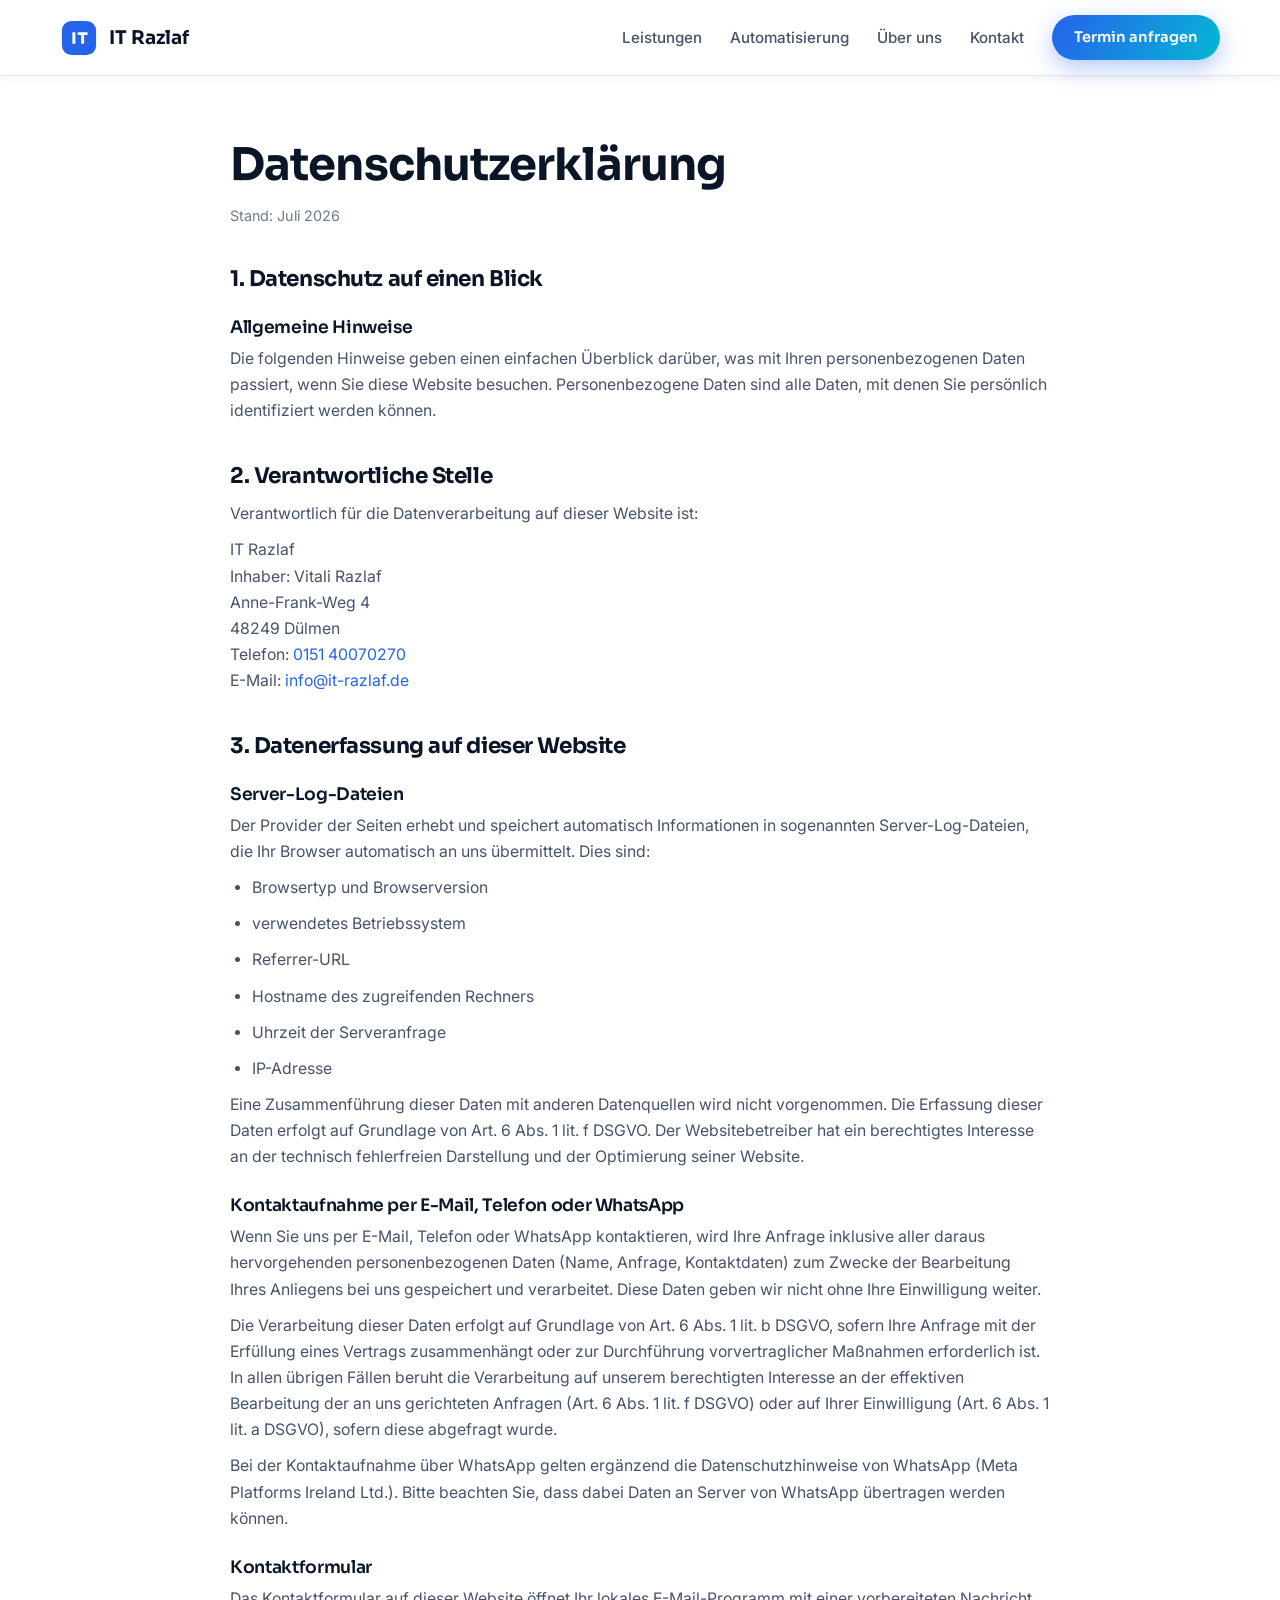
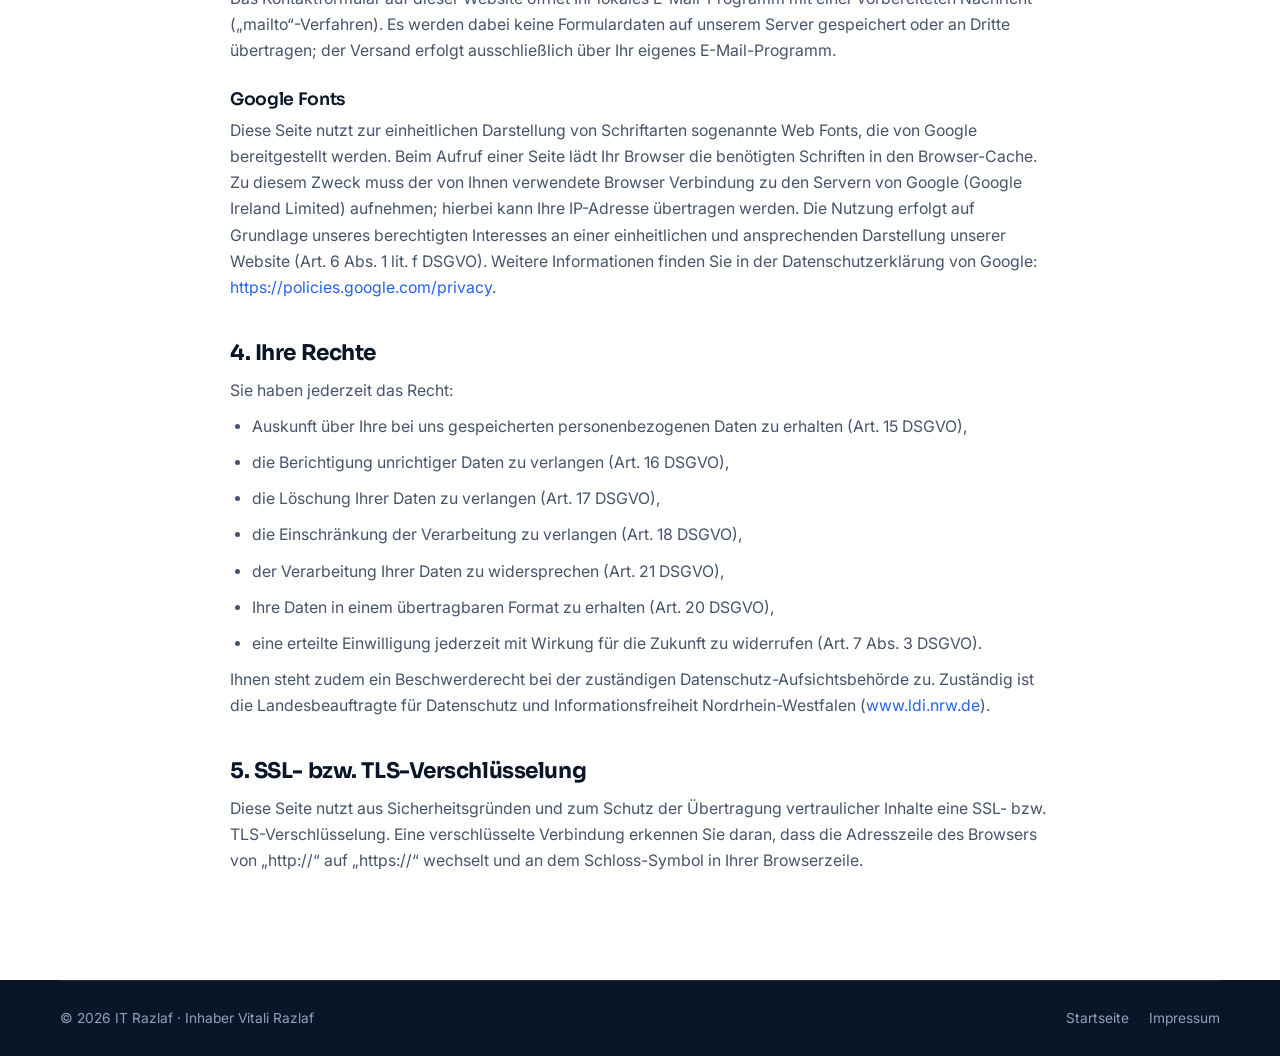
==== datenschutz.html @ 6d0ed504 "Komplettes Redesign der IT-Razlaf-Webseite als moderne High-End-Seite - Neue Startseite mit Premium-" ====
<!DOCTYPE html>
<html lang="de">
<head>
  <meta charset="UTF-8">
  <meta name="viewport" content="width=device-width, initial-scale=1.0">
  <title>Datenschutzerklärung – IT Razlaf</title>
  <meta name="description" content="Datenschutzerklärung von IT Razlaf, Dülmen.">
  <meta name="robots" content="noindex, follow">
  <link rel="icon" href="assets/favicon.svg" type="image/svg+xml">
  <script>document.documentElement.classList.add("js");</script>
  <link rel="preconnect" href="https://fonts.googleapis.com">
  <link rel="preconnect" href="https://fonts.gstatic.com" crossorigin>
  <link href="https://fonts.googleapis.com/css2?family=Sora:wght@400;500;600;700;800&family=Inter:wght@400;500;600&display=swap" rel="stylesheet">
  <link rel="stylesheet" href="css/style.css">
</head>
<body>

  <header class="nav nav--solid" id="nav">
    <div class="nav__inner container">
      <a href="index.html" class="nav__brand" aria-label="IT Razlaf – Startseite">
        <span class="nav__logo" aria-hidden="true">
          <svg viewBox="0 0 40 40" fill="none"><rect x="2" y="2" width="36" height="36" rx="10" fill="url(#lg)"/><path d="M13 26V14h3.2v12H13zm5.6-12H29v2.8h-3.6V26h-3.2V16.8h-3.6V14z" fill="#fff"/><defs><linearGradient id="lg" x1="2" y1="2" x2="38" y2="38"><stop stop-color="#2563EB"/><stop offset="1" stop-color="#06B6D4"/></linearGradient></defs></svg>
        </span>
        <span class="nav__name">IT&nbsp;Razlaf</span>
      </a>
      <nav class="nav__links" id="navLinks" aria-label="Hauptnavigation">
        <a href="index.html#leistungen">Leistungen</a>
        <a href="index.html#automatisierung">Automatisierung</a>
        <a href="index.html#ueber-uns">Über&nbsp;uns</a>
        <a href="index.html#kontakt">Kontakt</a>
        <a href="index.html#kontakt" class="btn btn--primary btn--nav">Termin&nbsp;anfragen</a>
      </nav>
      <button class="nav__burger" id="navBurger" aria-label="Menü öffnen" aria-expanded="false" aria-controls="navLinks">
        <span></span><span></span><span></span>
      </button>
    </div>
  </header>

  <main class="legal">
    <div class="container container--narrow">
      <h1>Datenschutzerklärung</h1>
      <span class="legal__updated">Stand: Juli 2026</span>

      <h2>1. Datenschutz auf einen Blick</h2>
      <h3>Allgemeine Hinweise</h3>
      <p>
        Die folgenden Hinweise geben einen einfachen Überblick darüber, was mit Ihren
        personenbezogenen Daten passiert, wenn Sie diese Website besuchen. Personenbezogene Daten
        sind alle Daten, mit denen Sie persönlich identifiziert werden können.
      </p>

      <h2>2. Verantwortliche Stelle</h2>
      <p>
        Verantwortlich für die Datenverarbeitung auf dieser Website ist:
      </p>
      <p>
        IT Razlaf<br>
        Inhaber: Vitali Razlaf<br>
        Anne-Frank-Weg 4<br>
        48249 Dülmen<br>
        Telefon: <a href="tel:+4915140070270">0151 40070270</a><br>
        E-Mail: <a href="mailto:info@it-razlaf.de">info@it-razlaf.de</a>
      </p>

      <h2>3. Datenerfassung auf dieser Website</h2>
      <h3>Server-Log-Dateien</h3>
      <p>
        Der Provider der Seiten erhebt und speichert automatisch Informationen in sogenannten
        Server-Log-Dateien, die Ihr Browser automatisch an uns übermittelt. Dies sind:
      </p>
      <ul>
        <li>Browsertyp und Browserversion</li>
        <li>verwendetes Betriebssystem</li>
        <li>Referrer-URL</li>
        <li>Hostname des zugreifenden Rechners</li>
        <li>Uhrzeit der Serveranfrage</li>
        <li>IP-Adresse</li>
      </ul>
      <p>
        Eine Zusammenführung dieser Daten mit anderen Datenquellen wird nicht vorgenommen. Die
        Erfassung dieser Daten erfolgt auf Grundlage von Art. 6 Abs. 1 lit. f DSGVO. Der
        Websitebetreiber hat ein berechtigtes Interesse an der technisch fehlerfreien Darstellung
        und der Optimierung seiner Website.
      </p>

      <h3>Kontaktaufnahme per E-Mail, Telefon oder WhatsApp</h3>
      <p>
        Wenn Sie uns per E-Mail, Telefon oder WhatsApp kontaktieren, wird Ihre Anfrage inklusive
        aller daraus hervorgehenden personenbezogenen Daten (Name, Anfrage, Kontaktdaten) zum Zwecke
        der Bearbeitung Ihres Anliegens bei uns gespeichert und verarbeitet. Diese Daten geben wir
        nicht ohne Ihre Einwilligung weiter.
      </p>
      <p>
        Die Verarbeitung dieser Daten erfolgt auf Grundlage von Art. 6 Abs. 1 lit. b DSGVO, sofern
        Ihre Anfrage mit der Erfüllung eines Vertrags zusammenhängt oder zur Durchführung
        vorvertraglicher Maßnahmen erforderlich ist. In allen übrigen Fällen beruht die Verarbeitung
        auf unserem berechtigten Interesse an der effektiven Bearbeitung der an uns gerichteten
        Anfragen (Art. 6 Abs. 1 lit. f DSGVO) oder auf Ihrer Einwilligung (Art. 6 Abs. 1 lit. a
        DSGVO), sofern diese abgefragt wurde.
      </p>
      <p>
        Bei der Kontaktaufnahme über WhatsApp gelten ergänzend die Datenschutzhinweise von WhatsApp
        (Meta Platforms Ireland Ltd.). Bitte beachten Sie, dass dabei Daten an Server von WhatsApp
        übertragen werden können.
      </p>

      <h3>Kontaktformular</h3>
      <p>
        Das Kontaktformular auf dieser Website öffnet Ihr lokales E-Mail-Programm mit einer
        vorbereiteten Nachricht („mailto“-Verfahren). Es werden dabei keine Formulardaten auf
        unserem Server gespeichert oder an Dritte übertragen; der Versand erfolgt ausschließlich
        über Ihr eigenes E-Mail-Programm.
      </p>

      <h3>Google Fonts</h3>
      <p>
        Diese Seite nutzt zur einheitlichen Darstellung von Schriftarten sogenannte Web Fonts, die
        von Google bereitgestellt werden. Beim Aufruf einer Seite lädt Ihr Browser die benötigten
        Schriften in den Browser-Cache. Zu diesem Zweck muss der von Ihnen verwendete Browser
        Verbindung zu den Servern von Google (Google Ireland Limited) aufnehmen; hierbei kann Ihre
        IP-Adresse übertragen werden. Die Nutzung erfolgt auf Grundlage unseres berechtigten
        Interesses an einer einheitlichen und ansprechenden Darstellung unserer Website
        (Art. 6 Abs. 1 lit. f DSGVO). Weitere Informationen finden Sie in der
        Datenschutzerklärung von Google:
        <a href="https://policies.google.com/privacy" target="_blank" rel="noopener">https://policies.google.com/privacy</a>.
      </p>

      <h2>4. Ihre Rechte</h2>
      <p>Sie haben jederzeit das Recht:</p>
      <ul>
        <li>Auskunft über Ihre bei uns gespeicherten personenbezogenen Daten zu erhalten (Art. 15 DSGVO),</li>
        <li>die Berichtigung unrichtiger Daten zu verlangen (Art. 16 DSGVO),</li>
        <li>die Löschung Ihrer Daten zu verlangen (Art. 17 DSGVO),</li>
        <li>die Einschränkung der Verarbeitung zu verlangen (Art. 18 DSGVO),</li>
        <li>der Verarbeitung Ihrer Daten zu widersprechen (Art. 21 DSGVO),</li>
        <li>Ihre Daten in einem übertragbaren Format zu erhalten (Art. 20 DSGVO),</li>
        <li>eine erteilte Einwilligung jederzeit mit Wirkung für die Zukunft zu widerrufen (Art. 7 Abs. 3 DSGVO).</li>
      </ul>
      <p>
        Ihnen steht zudem ein Beschwerderecht bei der zuständigen Datenschutz-Aufsichtsbehörde zu.
        Zuständig ist die Landesbeauftragte für Datenschutz und Informationsfreiheit
        Nordrhein-Westfalen (<a href="https://www.ldi.nrw.de" target="_blank" rel="noopener">www.ldi.nrw.de</a>).
      </p>

      <h2>5. SSL- bzw. TLS-Verschlüsselung</h2>
      <p>
        Diese Seite nutzt aus Sicherheitsgründen und zum Schutz der Übertragung vertraulicher
        Inhalte eine SSL- bzw. TLS-Verschlüsselung. Eine verschlüsselte Verbindung erkennen Sie
        daran, dass die Adresszeile des Browsers von „http://“ auf „https://“ wechselt und an dem
        Schloss-Symbol in Ihrer Browserzeile.
      </p>
    </div>
  </main>

  <footer class="footer">
    <div class="container footer__bottom">
      <span>© <span id="year">2026</span> IT Razlaf · Inhaber Vitali Razlaf</span>
      <nav aria-label="Rechtliches" style="display:flex;gap:20px;">
        <a href="index.html" style="color:#8fa2bf;">Startseite</a>
        <a href="impressum.html" style="color:#8fa2bf;">Impressum</a>
      </nav>
    </div>
  </footer>

  <script src="js/main.js"></script>
</body>
</html>
---- css/style.css ----
/* ============================================================
   IT Razlaf – Design System
   ============================================================ */
:root {
  --ink: #0a1628;
  --ink-2: #101f38;
  --body: #46536b;
  --muted: #6b7a94;
  --line: #e3e9f2;
  --bg: #ffffff;
  --bg-tint: #f5f8fc;
  --blue: #2563eb;
  --cyan: #06b6d4;
  --gradient: linear-gradient(120deg, #2563eb, #06b6d4);
  --green: #10b981;
  --radius: 18px;
  --radius-sm: 12px;
  --shadow-sm: 0 2px 10px rgba(10, 22, 40, 0.06);
  --shadow-md: 0 12px 40px rgba(10, 22, 40, 0.1);
  --shadow-lg: 0 24px 70px rgba(10, 22, 40, 0.16);
  --font-head: "Sora", system-ui, sans-serif;
  --font-body: "Inter", system-ui, sans-serif;
  --nav-h: 76px;
}

* { margin: 0; padding: 0; box-sizing: border-box; }

html { scroll-behavior: smooth; scroll-padding-top: calc(var(--nav-h) + 12px); }

body {
  font-family: var(--font-body);
  color: var(--body);
  background: var(--bg);
  line-height: 1.65;
  font-size: 16.5px;
  -webkit-font-smoothing: antialiased;
  overflow-x: hidden;
}

h1, h2, h3, h4 { font-family: var(--font-head); color: var(--ink); line-height: 1.15; letter-spacing: -0.02em; }
h2 { font-size: clamp(1.8rem, 3.4vw, 2.6rem); font-weight: 700; }
h3 { font-size: 1.22rem; font-weight: 600; }
a { color: var(--blue); text-decoration: none; }
img, svg { display: block; max-width: 100%; }
ul { list-style: none; }

.container { width: min(1160px, 100% - 48px); margin-inline: auto; }
.container--narrow { width: min(820px, 100% - 48px); }

.text-gradient {
  background: var(--gradient);
  -webkit-background-clip: text;
  background-clip: text;
  color: transparent;
}

/* ============ Scroll reveal (nur mit JS aktiv, sonst bleibt alles sichtbar) ============ */
.js .reveal { opacity: 0; transform: translateY(26px); transition: opacity 0.7s ease, transform 0.7s cubic-bezier(0.22, 1, 0.36, 1); }
.js .reveal.is-visible { opacity: 1; transform: none; }
@media (prefers-reduced-motion: reduce) {
  html { scroll-behavior: auto; }
  .js .reveal { opacity: 1; transform: none; transition: none; }
  * { animation-duration: 0.01ms !important; animation-iteration-count: 1 !important; }
}

/* ============ Buttons ============ */
.btn {
  display: inline-flex; align-items: center; justify-content: center; gap: 10px;
  font-family: var(--font-head); font-weight: 600; font-size: 0.98rem;
  padding: 13px 26px; border-radius: 999px; border: 0; cursor: pointer;
  transition: transform 0.25s ease, box-shadow 0.25s ease, background 0.25s ease, border-color 0.25s ease;
  white-space: nowrap;
}
.btn svg { width: 18px; height: 18px; flex: none; transition: transform 0.25s ease; }
.btn:hover svg { transform: translateX(3px); }
.btn--lg { padding: 16px 32px; font-size: 1.02rem; }
.btn--block { width: 100%; }
.btn--primary {
  color: #fff; background: var(--gradient);
  box-shadow: 0 8px 24px rgba(37, 99, 235, 0.35);
}
.btn--primary:hover { transform: translateY(-2px); box-shadow: 0 14px 34px rgba(37, 99, 235, 0.45); }
.btn--ghost {
  color: #fff; background: rgba(255, 255, 255, 0.08);
  border: 1px solid rgba(255, 255, 255, 0.22);
  backdrop-filter: blur(8px);
}
.btn--ghost:hover { background: rgba(255, 255, 255, 0.16); transform: translateY(-2px); }
.btn--light { color: var(--ink); background: #fff; box-shadow: 0 8px 24px rgba(0, 0, 0, 0.18); }
.btn--light:hover { transform: translateY(-2px); }
.btn--outline-light { color: #fff; background: transparent; border: 1.5px solid rgba(255, 255, 255, 0.5); }
.btn--outline-light:hover { border-color: #fff; background: rgba(255, 255, 255, 0.08); }
.btn--nav { padding: 10px 22px; font-size: 0.92rem; }

/* ============ Navigation ============ */
.nav {
  position: fixed; inset: 0 0 auto 0; z-index: 100; height: var(--nav-h);
  transition: background 0.3s ease, box-shadow 0.3s ease, border-color 0.3s ease;
  border-bottom: 1px solid transparent;
}
.nav.is-scrolled {
  background: rgba(255, 255, 255, 0.88);
  backdrop-filter: blur(14px);
  -webkit-backdrop-filter: blur(14px);
  border-color: var(--line);
  box-shadow: var(--shadow-sm);
}
.nav__inner { height: 100%; display: flex; align-items: center; justify-content: space-between; gap: 24px; }
.nav__brand { display: inline-flex; align-items: center; gap: 11px; }
.nav__logo { width: 38px; height: 38px; }
.nav__name { font-family: var(--font-head); font-weight: 700; font-size: 1.18rem; color: #fff; transition: color 0.3s ease; }
.nav.is-scrolled .nav__name { color: var(--ink); }
.nav__links { display: flex; align-items: center; gap: 28px; }
.nav__links > a:not(.btn) {
  font-weight: 500; font-size: 0.95rem; color: rgba(255, 255, 255, 0.85);
  transition: color 0.25s ease;
}
.nav__links > a:not(.btn):hover { color: #fff; }
.nav.is-scrolled .nav__links > a:not(.btn) { color: var(--body); }
.nav.is-scrolled .nav__links > a:not(.btn):hover { color: var(--blue); }
.nav__burger { display: none; background: none; border: 0; cursor: pointer; padding: 8px; }
.nav__burger span {
  display: block; width: 24px; height: 2px; margin: 5px 0; border-radius: 2px;
  background: #fff; transition: transform 0.3s ease, opacity 0.3s ease, background 0.3s ease;
}
.nav.is-scrolled .nav__burger span, .nav.is-open .nav__burger span { background: var(--ink); }

/* ============ Hero ============ */
.hero {
  position: relative; overflow: hidden;
  background: radial-gradient(ellipse at 70% -10%, #14295c 0%, var(--ink) 55%);
  color: #fff;
  padding: calc(var(--nav-h) + 72px) 0 96px;
}
.hero__bg { position: absolute; inset: 0; pointer-events: none; }
.hero__glow { position: absolute; border-radius: 50%; filter: blur(90px); opacity: 0.5; }
.hero__glow--1 { width: 560px; height: 560px; background: #2563eb; top: -180px; right: -120px; animation: drift 14s ease-in-out infinite alternate; }
.hero__glow--2 { width: 420px; height: 420px; background: #06b6d4; bottom: -200px; left: -140px; opacity: 0.3; animation: drift 18s ease-in-out infinite alternate-reverse; }
@keyframes drift { from { transform: translate(0, 0) scale(1); } to { transform: translate(-40px, 40px) scale(1.08); } }
.hero__grid {
  position: absolute; inset: 0;
  background-image: linear-gradient(rgba(255,255,255,0.045) 1px, transparent 1px),
                    linear-gradient(90deg, rgba(255,255,255,0.045) 1px, transparent 1px);
  background-size: 56px 56px;
  mask-image: radial-gradient(ellipse at 50% 0%, #000 30%, transparent 75%);
  -webkit-mask-image: radial-gradient(ellipse at 50% 0%, #000 30%, transparent 75%);
}
.hero__inner {
  position: relative; display: grid; grid-template-columns: 1.15fr 0.85fr;
  gap: 64px; align-items: center;
}
.badge {
  display: inline-flex; align-items: center; gap: 9px;
  font-size: 0.86rem; font-weight: 500; color: #bcd3ff;
  background: rgba(37, 99, 235, 0.16); border: 1px solid rgba(120, 160, 255, 0.3);
  padding: 8px 16px; border-radius: 999px; margin-bottom: 26px;
}
.badge__dot { width: 8px; height: 8px; border-radius: 50%; background: var(--green); box-shadow: 0 0 0 0 rgba(16, 185, 129, 0.6); animation: pulse 2s infinite; }
@keyframes pulse { 70% { box-shadow: 0 0 0 9px rgba(16, 185, 129, 0); } }
.hero__title { font-size: clamp(2.4rem, 5.2vw, 3.9rem); font-weight: 800; color: #fff; margin-bottom: 22px; }
.hero__lead { font-size: 1.13rem; color: #b6c3d9; max-width: 560px; margin-bottom: 34px; }
.hero__actions { display: flex; flex-wrap: wrap; gap: 14px; margin-bottom: 52px; }

.hero__stats { display: flex; gap: 44px; flex-wrap: wrap; }
.stat__value, .stat__suffix {
  font-family: var(--font-head); font-size: 2rem; font-weight: 700; color: #fff;
}
.stat__value--text { font-size: 1.6rem; line-height: 1.45; }
.stat__label { display: block; font-size: 0.87rem; color: #8fa2bf; margin-top: 2px; }

/* Hero visual cards */
.hero__visual { position: relative; }
.hero__card {
  background: rgba(255, 255, 255, 0.06);
  border: 1px solid rgba(255, 255, 255, 0.14);
  border-radius: var(--radius);
  backdrop-filter: blur(14px);
  -webkit-backdrop-filter: blur(14px);
  box-shadow: 0 30px 60px rgba(0, 0, 0, 0.35);
}
.hero__card--main { padding: 22px 24px 26px; }
.hero__card-head { display: flex; align-items: center; gap: 7px; padding-bottom: 16px; border-bottom: 1px solid rgba(255,255,255,0.1); }
.hero__card-dot { width: 11px; height: 11px; border-radius: 50%; background: rgba(255,255,255,0.22); }
.hero__card-dot:first-child { background: #ff5f57; } .hero__card-dot:nth-child(2) { background: #febc2e; } .hero__card-dot:nth-child(3) { background: #28c840; }
.hero__card-title { margin-left: 10px; font-family: ui-monospace, monospace; font-size: 0.82rem; color: #8fa2bf; }
.hero__card-list { padding-top: 16px; display: grid; gap: 13px; }
.hero__card-list li { display: flex; align-items: baseline; gap: 10px; font-size: 0.95rem; color: #dbe4f2; }
.hero__card-list em { margin-left: auto; font-style: normal; font-size: 0.83rem; color: #8fa2bf; }
.hero__card-list .ok { color: var(--green); font-size: 0.8rem; }
.hero__card-list .run { color: var(--cyan); font-size: 0.8rem; animation: blink 1.4s infinite; }
@keyframes blink { 50% { opacity: 0.35; } }
.hero__card--float {
  position: absolute; right: -18px; bottom: -58px;
  display: flex; align-items: center; gap: 14px;
  padding: 16px 20px; animation: floaty 5s ease-in-out infinite;
}
.hero__card--float svg { width: 34px; height: 34px; }
.hero__card--float strong { display: block; font-family: var(--font-head); color: #fff; font-size: 1.02rem; }
.hero__card--float span { font-size: 0.82rem; color: #8fa2bf; }
@keyframes floaty { 50% { transform: translateY(-10px); } }

/* ============ Trust bar ============ */
.trust { border-bottom: 1px solid var(--line); background: var(--bg); }
.trust__inner { display: flex; align-items: center; gap: 36px; padding: 26px 0; flex-wrap: wrap; }
.trust__label { font-size: 0.82rem; font-weight: 600; text-transform: uppercase; letter-spacing: 0.08em; color: var(--muted); }
.trust__items { display: flex; gap: 32px; flex-wrap: wrap; }
.trust__items li { display: flex; align-items: center; gap: 10px; font-weight: 500; font-size: 0.95rem; color: var(--ink-2); }
.trust__items svg { width: 21px; height: 21px; color: var(--blue); flex: none; }

/* ============ Sections ============ */
.section { padding: 104px 0; }
.section--tint { background: var(--bg-tint); }
.section__head { max-width: 640px; margin-bottom: 56px; }
.section__head p { margin-top: 16px; font-size: 1.06rem; }
.eyebrow {
  display: inline-block; font-family: var(--font-head); font-size: 0.82rem; font-weight: 600;
  text-transform: uppercase; letter-spacing: 0.12em; color: var(--blue); margin-bottom: 14px;
}
.eyebrow--light { color: #7dd3fc; }

/* ============ Cards (Leistungen) ============ */
.cards { display: grid; grid-template-columns: repeat(3, 1fr); gap: 26px; }
.card {
  position: relative; background: #fff; border: 1px solid var(--line);
  border-radius: var(--radius); padding: 32px 28px;
  transition: transform 0.3s ease, box-shadow 0.3s ease, border-color 0.3s ease;
}
.card:hover { transform: translateY(-6px); box-shadow: var(--shadow-md); border-color: #c9d8ef; }
.card__icon {
  width: 52px; height: 52px; border-radius: 14px; display: grid; place-items: center;
  background: linear-gradient(135deg, rgba(37, 99, 235, 0.1), rgba(6, 182, 212, 0.1));
  color: var(--blue); margin-bottom: 20px;
}
.card__icon svg { width: 26px; height: 26px; }
.card h3 { margin-bottom: 12px; }
.card p { font-size: 0.96rem; margin-bottom: 16px; }
.card__list { display: grid; gap: 8px; }
.card__list li { position: relative; padding-left: 24px; font-size: 0.92rem; color: var(--ink-2); font-weight: 500; }
.card__list li::before {
  content: ""; position: absolute; left: 0; top: 7px; width: 14px; height: 8px;
  border-left: 2px solid var(--cyan); border-bottom: 2px solid var(--cyan);
  transform: rotate(-45deg) scale(0.85);
}
.card--highlight {
  background: radial-gradient(ellipse at top right, #14295c, var(--ink));
  border-color: rgba(120, 160, 255, 0.25);
}
.card--highlight h3 { color: #fff; }
.card--highlight p { color: #b6c3d9; }
.card--highlight .card__icon { background: var(--gradient); color: #fff; }
.card--highlight .card__list li { color: #dbe4f2; }
.card__link {
  display: inline-flex; align-items: center; gap: 8px; margin-top: 18px;
  font-family: var(--font-head); font-weight: 600; font-size: 0.94rem; color: #7dd3fc;
}
.card__link svg { width: 16px; height: 16px; transition: transform 0.25s ease; }
.card__link:hover svg { transform: translateX(4px); }

/* ============ Dark section (Automatisierung) ============ */
.section--dark {
  position: relative; overflow: hidden; color: #b6c3d9;
  background: radial-gradient(ellipse at 20% 0%, #14295c 0%, var(--ink) 60%);
}
.section--dark h2 { color: #fff; }
.section--dark__glow {
  position: absolute; width: 520px; height: 520px; border-radius: 50%;
  background: #2563eb; filter: blur(130px); opacity: 0.25; right: -160px; top: -160px;
}
.split { position: relative; display: grid; grid-template-columns: 1.05fr 0.95fr; gap: 72px; align-items: center; }
.split__text p { margin-top: 16px; font-size: 1.05rem; }
.split__text .btn { margin-top: 32px; }
.checklist { margin-top: 28px; display: grid; gap: 20px; }
.checklist li { position: relative; padding-left: 40px; }
.checklist li::before {
  content: ""; position: absolute; left: 0; top: 4px; width: 26px; height: 26px;
  border-radius: 50%; background: var(--gradient);
  mask: none;
}
.checklist li::after {
  content: ""; position: absolute; left: 7px; top: 11px; width: 12px; height: 7px;
  border-left: 2.5px solid #fff; border-bottom: 2.5px solid #fff; transform: rotate(-45deg);
}
.checklist strong { display: block; color: #fff; font-family: var(--font-head); font-size: 1.02rem; margin-bottom: 3px; }
.checklist span { font-size: 0.94rem; }

/* Flow visual */
.flow {
  display: grid; justify-items: center; gap: 0;
  background: rgba(255, 255, 255, 0.05);
  border: 1px solid rgba(255, 255, 255, 0.12);
  border-radius: var(--radius); padding: 36px 28px;
  backdrop-filter: blur(10px);
}
.flow__node {
  display: flex; align-items: center; gap: 10px;
  background: rgba(255, 255, 255, 0.08); border: 1px solid rgba(255, 255, 255, 0.16);
  color: #eaf1fb; font-weight: 500; font-size: 0.95rem;
  padding: 13px 22px; border-radius: 12px;
}
.flow__node--ai { background: rgba(37, 99, 235, 0.28); border-color: rgba(120, 160, 255, 0.45); }
.flow__node--done { background: rgba(16, 185, 129, 0.18); border-color: rgba(16, 185, 129, 0.4); }
.flow__node--sm { padding: 10px 16px; font-size: 0.88rem; }
.flow__row { display: flex; gap: 12px; flex-wrap: wrap; justify-content: center; }
.flow__arrow { width: 2px; height: 26px; background: linear-gradient(to bottom, rgba(125, 211, 252, 0.7), rgba(125, 211, 252, 0.15)); margin: 6px 0; }
.flow__icon { font-size: 1.05rem; }

/* ============ Steps ============ */
.steps { display: grid; grid-template-columns: repeat(3, 1fr); gap: 26px; counter-reset: step; }
.step {
  position: relative; padding: 34px 30px; border-radius: var(--radius);
  background: var(--bg-tint); border: 1px solid var(--line);
  transition: transform 0.3s ease, box-shadow 0.3s ease;
}
.step:hover { transform: translateY(-5px); box-shadow: var(--shadow-md); }
.step__num {
  font-family: var(--font-head); font-size: 2.6rem; font-weight: 800;
  background: var(--gradient); -webkit-background-clip: text; background-clip: text; color: transparent;
  display: block; margin-bottom: 14px; opacity: 0.9;
}
.step h3 { margin-bottom: 10px; }
.step p { font-size: 0.96rem; }

/* ============ Über uns ============ */
.split--about { grid-template-columns: 0.85fr 1.15fr; }
.about-card {
  background: #fff; border: 1px solid var(--line); border-radius: var(--radius);
  padding: 40px 36px; text-align: center; box-shadow: var(--shadow-md);
}
.about-card__avatar {
  width: 92px; height: 92px; margin: 0 auto 20px; border-radius: 50%;
  display: grid; place-items: center; color: #fff; background: var(--gradient);
  box-shadow: 0 12px 30px rgba(37, 99, 235, 0.35);
}
.about-card__avatar svg { width: 44px; height: 44px; }
.about-card h3 { font-size: 1.35rem; }
.about-card__role { display: block; font-size: 0.9rem; font-weight: 600; color: var(--blue); margin: 4px 0 18px; }
.about-card p { font-size: 0.97rem; font-style: italic; }
.about-card__contact { margin-top: 22px; padding-top: 22px; border-top: 1px solid var(--line); display: grid; gap: 6px; }
.about-card__contact a { font-weight: 600; }
.pills { display: flex; flex-wrap: wrap; gap: 10px; margin-top: 26px; }
.pill {
  font-size: 0.88rem; font-weight: 500; color: var(--ink-2);
  background: #fff; border: 1px solid var(--line); border-radius: 999px; padding: 8px 16px;
  box-shadow: var(--shadow-sm);
}

/* ============ FAQ ============ */
.faq { display: grid; gap: 14px; }
.faq__item {
  background: #fff; border: 1px solid var(--line); border-radius: var(--radius-sm);
  padding: 0 24px; transition: border-color 0.25s ease, box-shadow 0.25s ease;
}
.faq__item[open] { border-color: #c9d8ef; box-shadow: var(--shadow-sm); }
.faq__item summary {
  display: flex; align-items: center; justify-content: space-between; gap: 16px;
  padding: 20px 0; cursor: pointer; list-style: none;
  font-family: var(--font-head); font-weight: 600; font-size: 1.02rem; color: var(--ink);
}
.faq__item summary::-webkit-details-marker { display: none; }
.faq__chevron { position: relative; width: 22px; height: 22px; flex: none; }
.faq__chevron::before {
  content: ""; position: absolute; left: 5px; top: 6px; width: 10px; height: 10px;
  border-right: 2px solid var(--blue); border-bottom: 2px solid var(--blue);
  transform: rotate(45deg); transition: transform 0.3s ease;
}
.faq__item[open] .faq__chevron::before { transform: rotate(-135deg) translate(-2px, -2px); }
.faq__item p { padding: 0 0 22px; font-size: 0.97rem; }

/* ============ CTA banner ============ */
.cta { padding: 0 0 104px; }
.cta__box {
  position: relative; overflow: hidden; text-align: center;
  background: radial-gradient(ellipse at 50% -40%, #1d4ed8 0%, var(--ink) 70%);
  border-radius: 26px; padding: 74px 40px; color: #b6c3d9;
}
.cta__glow {
  position: absolute; width: 460px; height: 460px; border-radius: 50%;
  background: var(--cyan); filter: blur(140px); opacity: 0.2; left: 50%; top: -230px; transform: translateX(-50%);
}
.cta__box h2 { color: #fff; position: relative; }
.cta__box p { position: relative; margin: 14px auto 32px; max-width: 480px; font-size: 1.06rem; }
.cta__actions { position: relative; display: flex; justify-content: center; gap: 14px; flex-wrap: wrap; }

/* ============ Kontakt ============ */
.split--contact { align-items: start; }
.contact-list { margin-top: 32px; display: grid; gap: 22px; }
.contact-list li { display: flex; gap: 16px; align-items: center; }
.contact-list__icon {
  width: 48px; height: 48px; flex: none; border-radius: 13px; display: grid; place-items: center;
  background: linear-gradient(135deg, rgba(37, 99, 235, 0.1), rgba(6, 182, 212, 0.1));
  color: var(--blue);
}
.contact-list__icon svg { width: 23px; height: 23px; }
.contact-list strong { display: block; font-family: var(--font-head); font-size: 0.95rem; color: var(--ink); }
.contact-list a, .contact-list li > div > span { font-size: 0.97rem; }

.form {
  background: #fff; border: 1px solid var(--line); border-radius: var(--radius);
  padding: 36px 32px; box-shadow: var(--shadow-lg);
}
.form h3 { margin-bottom: 24px; font-size: 1.3rem; }
.form__row { display: grid; grid-template-columns: 1fr 1fr; gap: 16px; }
.form__field { display: block; margin-bottom: 16px; }
.form__field span { display: block; font-size: 0.88rem; font-weight: 600; color: var(--ink); margin-bottom: 7px; }
.form__field input, .form__field textarea {
  width: 100%; font: inherit; font-size: 0.97rem; color: var(--ink);
  border: 1.5px solid var(--line); border-radius: 11px; padding: 13px 15px;
  background: var(--bg-tint); transition: border-color 0.25s ease, box-shadow 0.25s ease, background 0.25s ease;
}
.form__field textarea { resize: vertical; min-height: 110px; }
.form__field input:focus, .form__field textarea:focus {
  outline: none; border-color: var(--blue); background: #fff;
  box-shadow: 0 0 0 4px rgba(37, 99, 235, 0.12);
}
.form__hint { margin-top: 16px; font-size: 0.82rem; color: var(--muted); }

/* ============ Footer ============ */
.footer { background: var(--ink); color: #8fa2bf; }
.footer__inner {
  display: grid; grid-template-columns: 1.4fr 1fr 1fr 0.8fr; gap: 48px;
  padding: 72px 0 48px;
}
.footer__brand p { margin-top: 18px; font-size: 0.94rem; max-width: 300px; }
.footer .nav__name { color: #fff; }
.footer__col { display: grid; gap: 11px; align-content: start; }
.footer__col h4 { color: #fff; font-size: 0.98rem; margin-bottom: 6px; }
.footer__col a, .footer__col span { color: #8fa2bf; font-size: 0.94rem; transition: color 0.25s ease; }
.footer__col a:hover { color: #fff; }
.footer__bottom {
  display: flex; align-items: center; justify-content: space-between; gap: 20px;
  padding: 26px 0; border-top: 1px solid rgba(255, 255, 255, 0.08); font-size: 0.86rem;
}
.footer__top {
  width: 42px; height: 42px; border-radius: 50%; display: grid; place-items: center;
  background: rgba(255, 255, 255, 0.07); border: 1px solid rgba(255, 255, 255, 0.14); color: #fff;
  transition: background 0.25s ease, transform 0.25s ease;
}
.footer__top:hover { background: var(--blue); transform: translateY(-3px); }
.footer__top svg { width: 18px; height: 18px; }

/* ============ WhatsApp FAB ============ */
.whatsapp-fab {
  position: fixed; right: 22px; bottom: 22px; z-index: 90;
  width: 58px; height: 58px; border-radius: 50%; display: grid; place-items: center;
  background: #25d366; color: #fff; box-shadow: 0 10px 30px rgba(37, 211, 102, 0.45);
  transition: transform 0.25s ease, box-shadow 0.25s ease;
}
.whatsapp-fab:hover { transform: scale(1.08); box-shadow: 0 14px 38px rgba(37, 211, 102, 0.55); }
.whatsapp-fab svg { width: 30px; height: 30px; }

/* ============ Legal pages ============ */
.legal { padding: calc(var(--nav-h) + 64px) 0 96px; }
.legal h1 { font-size: clamp(2rem, 4vw, 2.8rem); margin-bottom: 12px; }
.legal .legal__updated { color: var(--muted); font-size: 0.9rem; margin-bottom: 40px; display: block; }
.legal h2 { font-size: 1.35rem; margin: 40px 0 12px; }
.legal h3 { font-size: 1.08rem; margin: 26px 0 8px; }
.legal p, .legal li { font-size: 0.99rem; margin-bottom: 10px; }
.legal ul { list-style: disc; padding-left: 22px; }
.legal address { font-style: normal; }
.nav--solid { background: #fff; border-color: var(--line); box-shadow: var(--shadow-sm); }
.nav--solid .nav__name { color: var(--ink); }
.nav--solid .nav__links > a:not(.btn) { color: var(--body); }
.nav--solid .nav__links > a:not(.btn):hover { color: var(--blue); }
.nav--solid .nav__burger span { background: var(--ink); }

/* ============ Responsive ============ */
@media (max-width: 1024px) {
  .hero__inner { grid-template-columns: 1fr; gap: 56px; }
  .hero__visual { max-width: 520px; }
  .cards { grid-template-columns: repeat(2, 1fr); }
  .split, .split--about { grid-template-columns: 1fr; gap: 48px; }
  .split--about .split__visual { order: 2; }
  .footer__inner { grid-template-columns: 1fr 1fr; gap: 36px; }
}

@media (max-width: 720px) {
  .section { padding: 72px 0; }
  .cards, .steps { grid-template-columns: 1fr; }
  .form__row { grid-template-columns: 1fr; gap: 0; }
  .hero { padding-bottom: 72px; }
  .hero__stats { gap: 28px; }
  .hero__card--float { right: 0; bottom: -28px; }
  .trust__inner { gap: 18px; }
  .trust__items { gap: 16px; }
  .footer__inner { grid-template-columns: 1fr; gap: 32px; padding: 56px 0 36px; }
  .footer__bottom { flex-direction: column-reverse; text-align: center; }

  /* Mobile nav */
  .nav__burger { display: block; }
  .nav__links {
    position: fixed; top: var(--nav-h); left: 0; right: 0;
    flex-direction: column; align-items: stretch; gap: 0;
    background: #fff; border-bottom: 1px solid var(--line);
    box-shadow: var(--shadow-md);
    padding: 12px 24px 24px;
    transform: translateY(-12px); opacity: 0; visibility: hidden;
    transition: transform 0.3s ease, opacity 0.3s ease, visibility 0.3s;
  }
  .nav.is-open .nav__links { transform: none; opacity: 1; visibility: visible; }
  .nav__links > a:not(.btn) { color: var(--ink) !important; padding: 14px 4px; font-size: 1.05rem; border-bottom: 1px solid var(--line); }
  .nav__links .btn--nav { margin-top: 16px; justify-content: center; }
  .nav.is-open { background: #fff; border-color: var(--line); }
  .nav.is-open .nav__name { color: var(--ink); }
  .nav.is-open .nav__burger span:nth-child(1) { transform: translateY(7px) rotate(45deg); }
  .nav.is-open .nav__burger span:nth-child(2) { opacity: 0; }
  .nav.is-open .nav__burger span:nth-child(3) { transform: translateY(-7px) rotate(-45deg); }
}
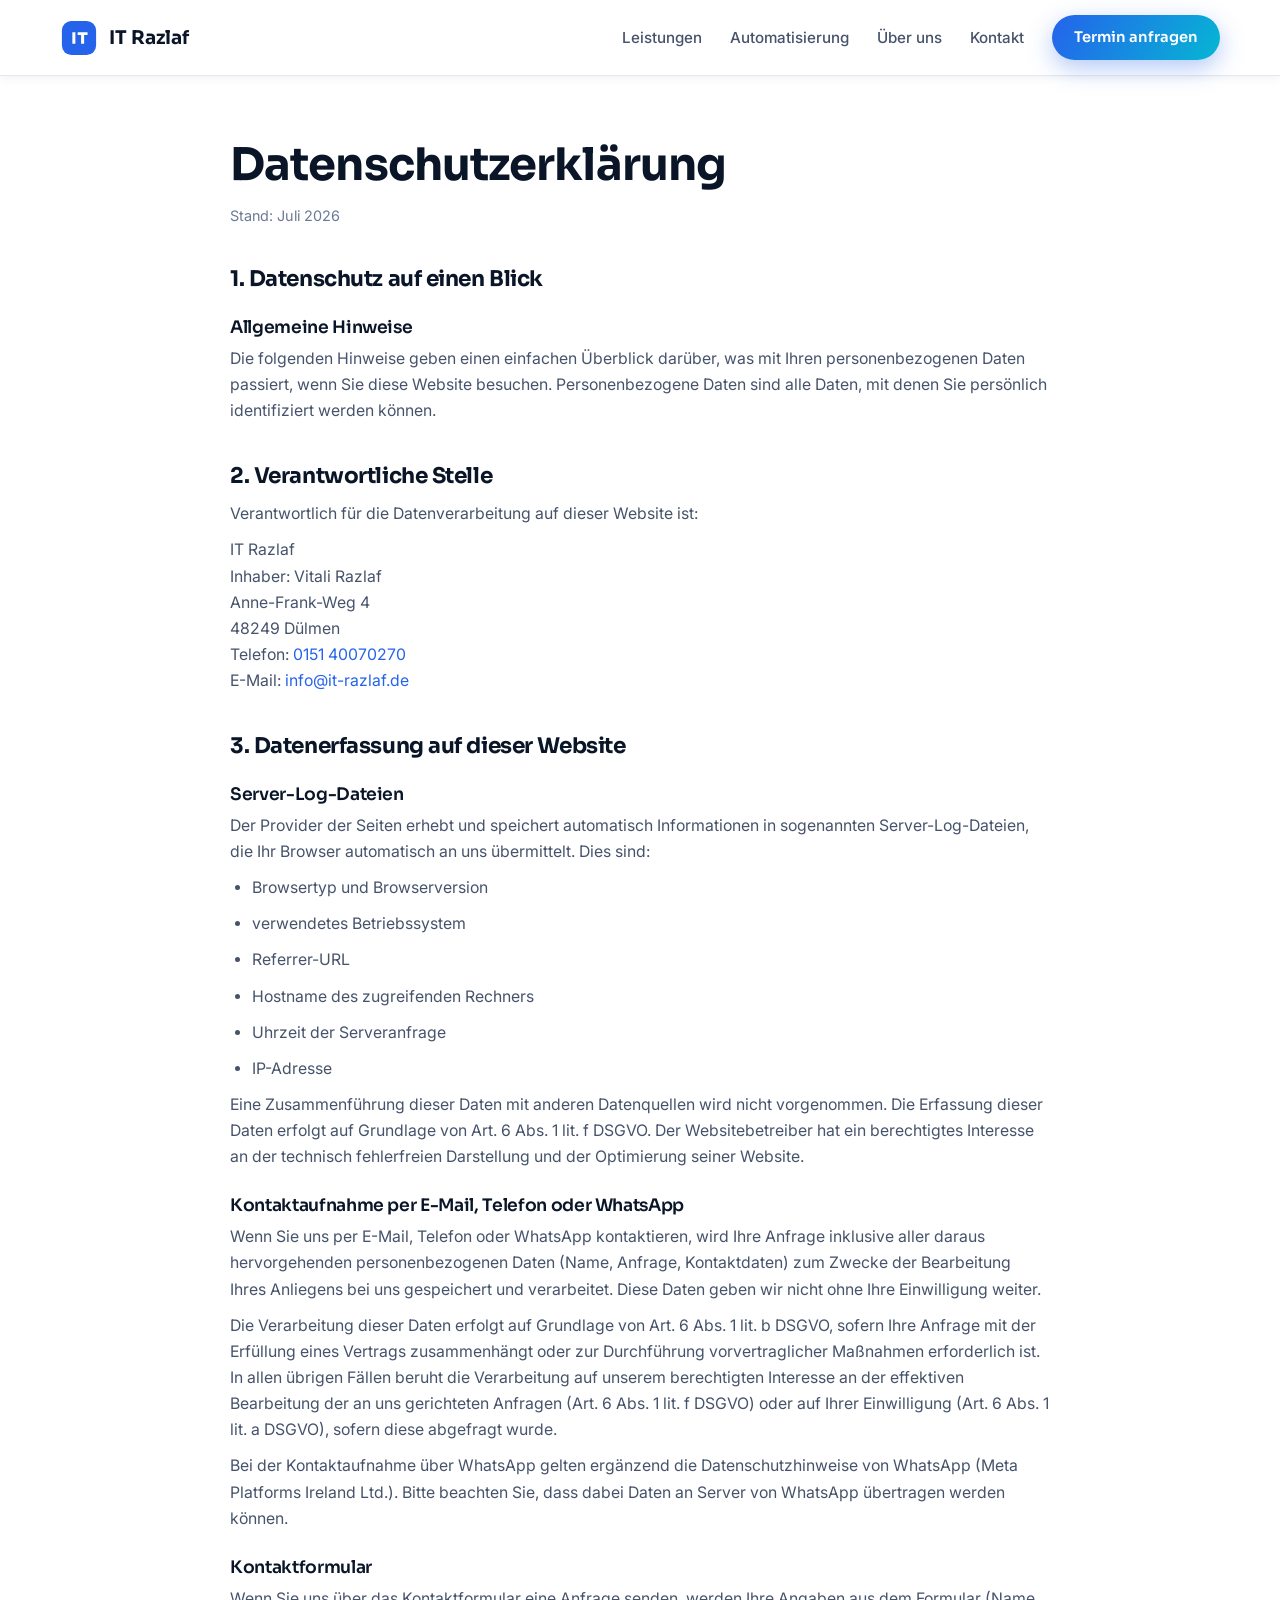
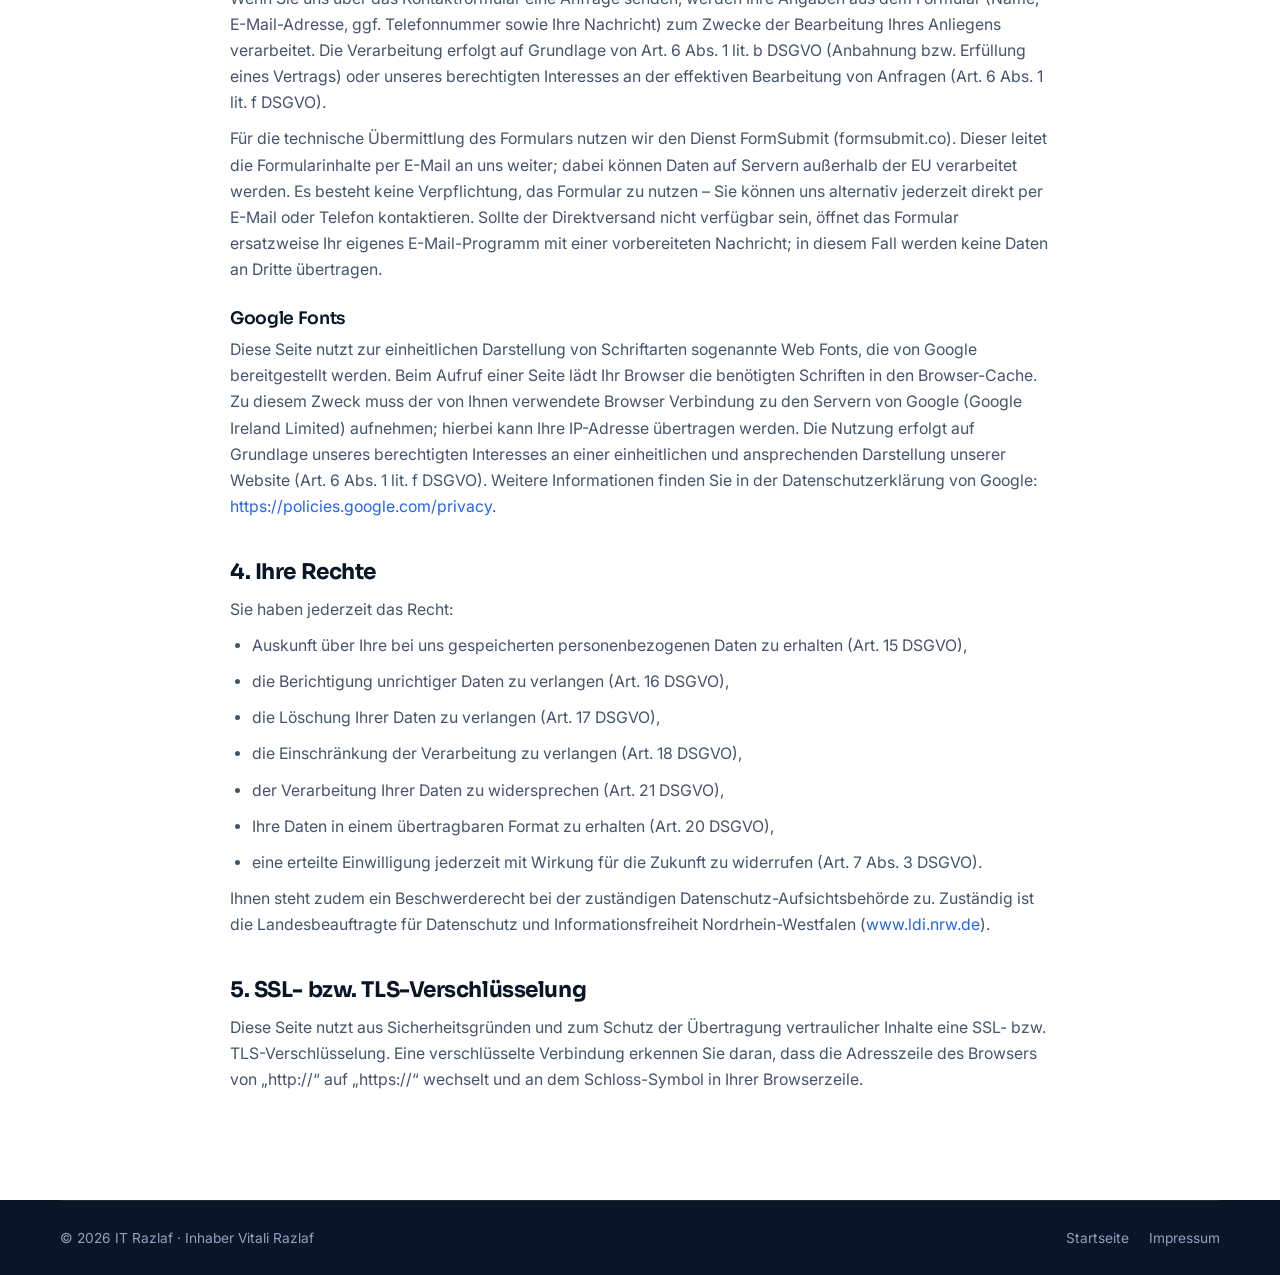
==== commit 9fcc361b: "Kontaktformular auf echten Direktversand umstellen - Versand über FormSubmit (AJAX) direkt an info@i" ====
--- a/datenschutz.html
+++ b/datenschutz.html
@@ -106,10 +106,21 @@
 
       <h3>Kontaktformular</h3>
       <p>
-        Das Kontaktformular auf dieser Website öffnet Ihr lokales E-Mail-Programm mit einer
-        vorbereiteten Nachricht („mailto“-Verfahren). Es werden dabei keine Formulardaten auf
-        unserem Server gespeichert oder an Dritte übertragen; der Versand erfolgt ausschließlich
-        über Ihr eigenes E-Mail-Programm.
+        Wenn Sie uns über das Kontaktformular eine Anfrage senden, werden Ihre Angaben aus dem
+        Formular (Name, E-Mail-Adresse, ggf. Telefonnummer sowie Ihre Nachricht) zum Zwecke der
+        Bearbeitung Ihres Anliegens verarbeitet. Die Verarbeitung erfolgt auf Grundlage von
+        Art. 6 Abs. 1 lit. b DSGVO (Anbahnung bzw. Erfüllung eines Vertrags) oder unseres
+        berechtigten Interesses an der effektiven Bearbeitung von Anfragen
+        (Art. 6 Abs. 1 lit. f DSGVO).
+      </p>
+      <p>
+        Für die technische Übermittlung des Formulars nutzen wir den Dienst FormSubmit
+        (formsubmit.co). Dieser leitet die Formularinhalte per E-Mail an uns weiter; dabei können
+        Daten auf Servern außerhalb der EU verarbeitet werden. Es besteht keine Verpflichtung, das
+        Formular zu nutzen – Sie können uns alternativ jederzeit direkt per E-Mail oder Telefon
+        kontaktieren. Sollte der Direktversand nicht verfügbar sein, öffnet das Formular ersatzweise
+        Ihr eigenes E-Mail-Programm mit einer vorbereiteten Nachricht; in diesem Fall werden keine
+        Daten an Dritte übertragen.
       </p>
 
       <h3>Google Fonts</h3>
--- a/css/style.css
+++ b/css/style.css
@@ -413,6 +413,11 @@
   box-shadow: 0 0 0 4px rgba(37, 99, 235, 0.12);
 }
 .form__hint { margin-top: 16px; font-size: 0.82rem; color: var(--muted); }
+.form__status { margin-top: 14px; font-size: 0.92rem; font-weight: 500; }
+.form__status:empty { display: none; }
+.form__status--ok { color: var(--green); }
+.form__status--error { color: #dc2626; }
+.btn:disabled { opacity: 0.6; cursor: default; transform: none; }
 
 /* ============ Footer ============ */
 .footer { background: var(--ink); color: #8fa2bf; }
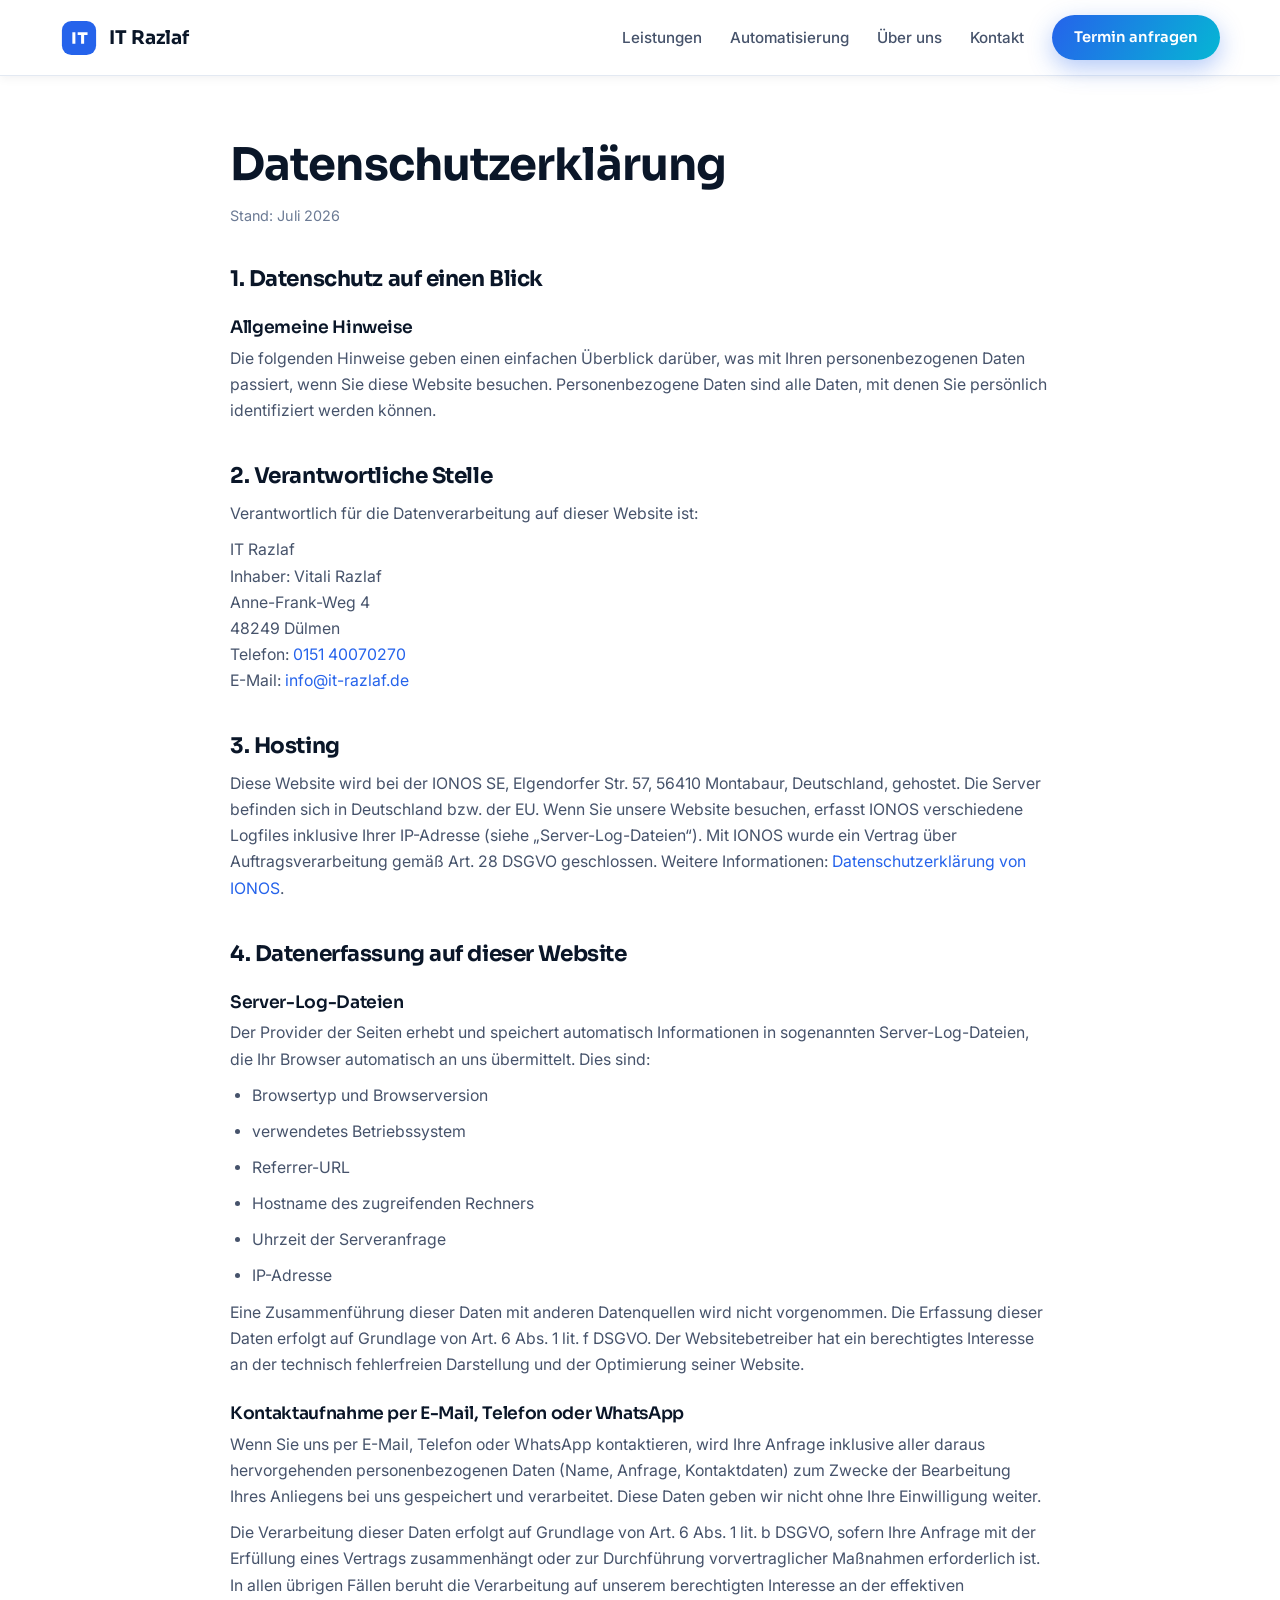
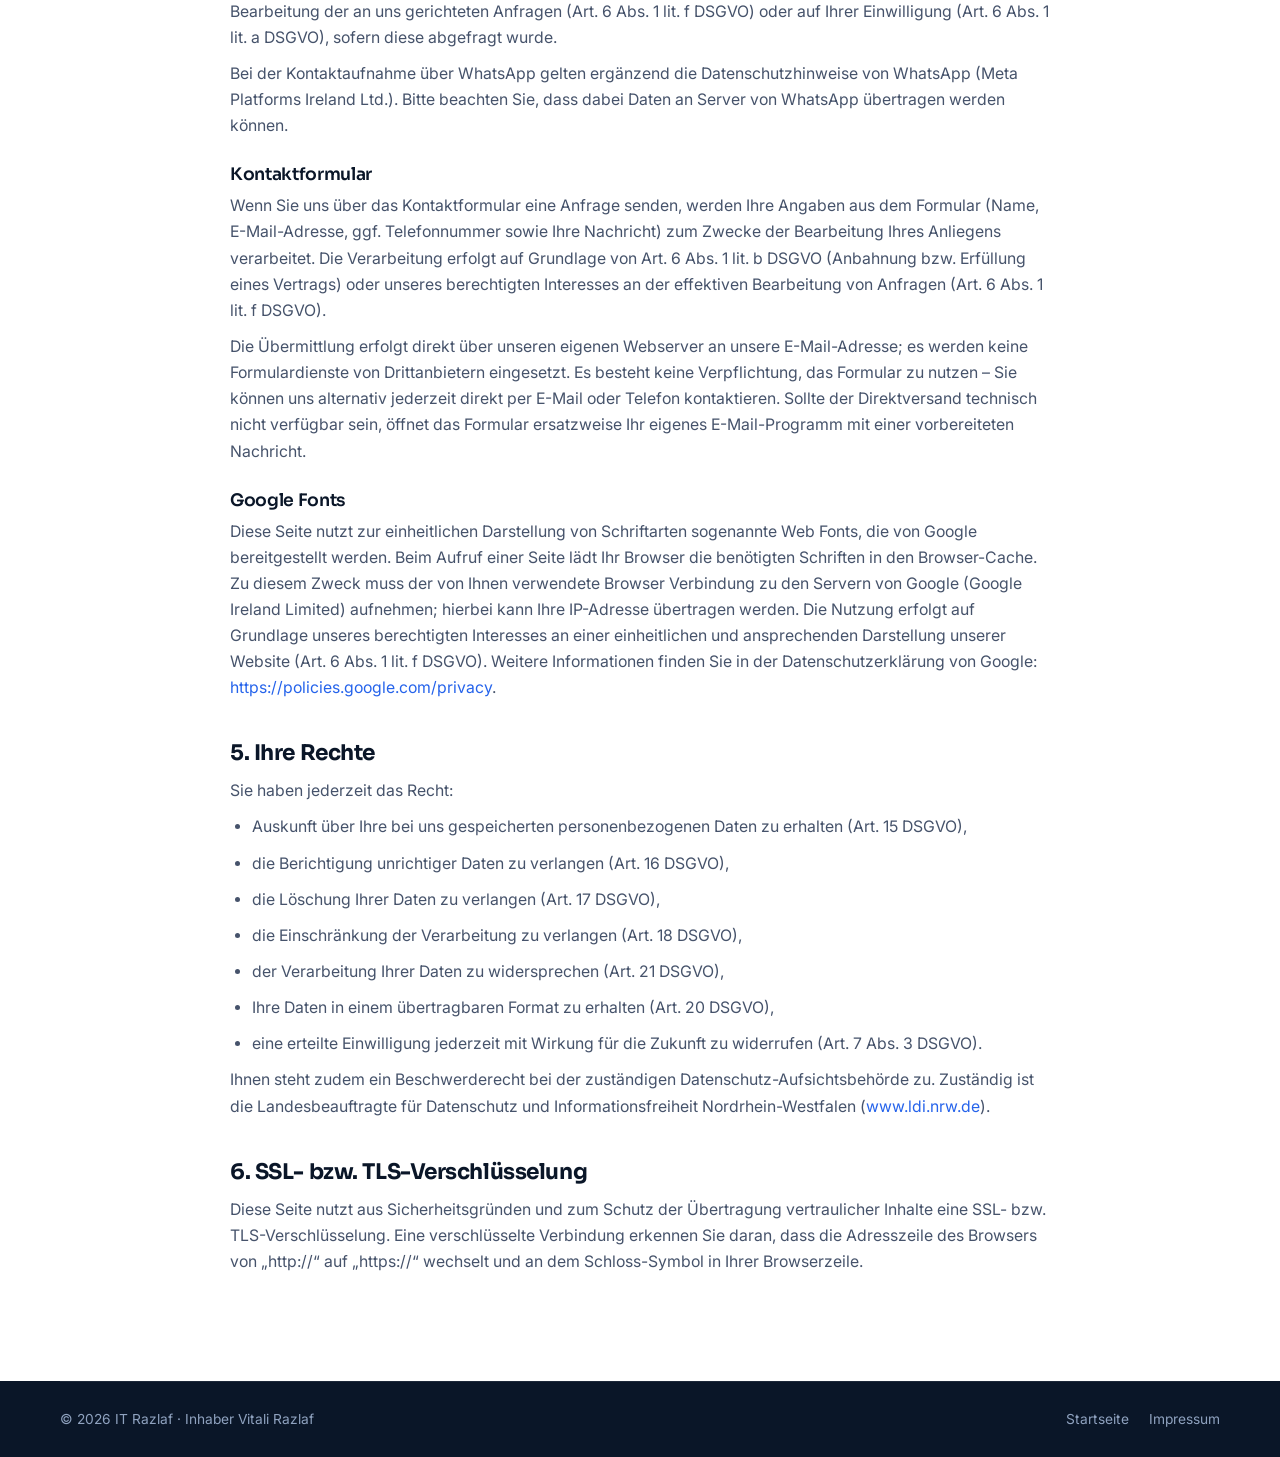
==== commit 4d9d7b51: "Formularversand auf eigenes PHP-Skript für IONOS umstellen - kontakt.php: Versand per PHP mail() dir" ====
--- a/datenschutz.html
+++ b/datenschutz.html
@@ -62,7 +62,17 @@
         E-Mail: <a href="mailto:info@it-razlaf.de">info@it-razlaf.de</a>
       </p>
 
-      <h2>3. Datenerfassung auf dieser Website</h2>
+      <h2>3. Hosting</h2>
+      <p>
+        Diese Website wird bei der IONOS SE, Elgendorfer Str. 57, 56410 Montabaur, Deutschland,
+        gehostet. Die Server befinden sich in Deutschland bzw. der EU. Wenn Sie unsere Website
+        besuchen, erfasst IONOS verschiedene Logfiles inklusive Ihrer IP-Adresse (siehe
+        „Server-Log-Dateien“). Mit IONOS wurde ein Vertrag über Auftragsverarbeitung gemäß
+        Art. 28 DSGVO geschlossen. Weitere Informationen:
+        <a href="https://www.ionos.de/terms-gtc/datenschutzerklaerung/" target="_blank" rel="noopener">Datenschutzerklärung von IONOS</a>.
+      </p>
+
+      <h2>4. Datenerfassung auf dieser Website</h2>
       <h3>Server-Log-Dateien</h3>
       <p>
         Der Provider der Seiten erhebt und speichert automatisch Informationen in sogenannten
@@ -114,13 +124,12 @@
         (Art. 6 Abs. 1 lit. f DSGVO).
       </p>
       <p>
-        Für die technische Übermittlung des Formulars nutzen wir den Dienst FormSubmit
-        (formsubmit.co). Dieser leitet die Formularinhalte per E-Mail an uns weiter; dabei können
-        Daten auf Servern außerhalb der EU verarbeitet werden. Es besteht keine Verpflichtung, das
-        Formular zu nutzen – Sie können uns alternativ jederzeit direkt per E-Mail oder Telefon
-        kontaktieren. Sollte der Direktversand nicht verfügbar sein, öffnet das Formular ersatzweise
-        Ihr eigenes E-Mail-Programm mit einer vorbereiteten Nachricht; in diesem Fall werden keine
-        Daten an Dritte übertragen.
+        Die Übermittlung erfolgt direkt über unseren eigenen Webserver an unsere E-Mail-Adresse;
+        es werden keine Formulardienste von Drittanbietern eingesetzt. Es besteht keine
+        Verpflichtung, das Formular zu nutzen – Sie können uns alternativ jederzeit direkt per
+        E-Mail oder Telefon kontaktieren. Sollte der Direktversand technisch nicht verfügbar sein,
+        öffnet das Formular ersatzweise Ihr eigenes E-Mail-Programm mit einer vorbereiteten
+        Nachricht.
       </p>
 
       <h3>Google Fonts</h3>
@@ -136,7 +145,7 @@
         <a href="https://policies.google.com/privacy" target="_blank" rel="noopener">https://policies.google.com/privacy</a>.
       </p>
 
-      <h2>4. Ihre Rechte</h2>
+      <h2>5. Ihre Rechte</h2>
       <p>Sie haben jederzeit das Recht:</p>
       <ul>
         <li>Auskunft über Ihre bei uns gespeicherten personenbezogenen Daten zu erhalten (Art. 15 DSGVO),</li>
@@ -153,7 +162,7 @@
         Nordrhein-Westfalen (<a href="https://www.ldi.nrw.de" target="_blank" rel="noopener">www.ldi.nrw.de</a>).
       </p>
 
-      <h2>5. SSL- bzw. TLS-Verschlüsselung</h2>
+      <h2>6. SSL- bzw. TLS-Verschlüsselung</h2>
       <p>
         Diese Seite nutzt aus Sicherheitsgründen und zum Schutz der Übertragung vertraulicher
         Inhalte eine SSL- bzw. TLS-Verschlüsselung. Eine verschlüsselte Verbindung erkennen Sie
